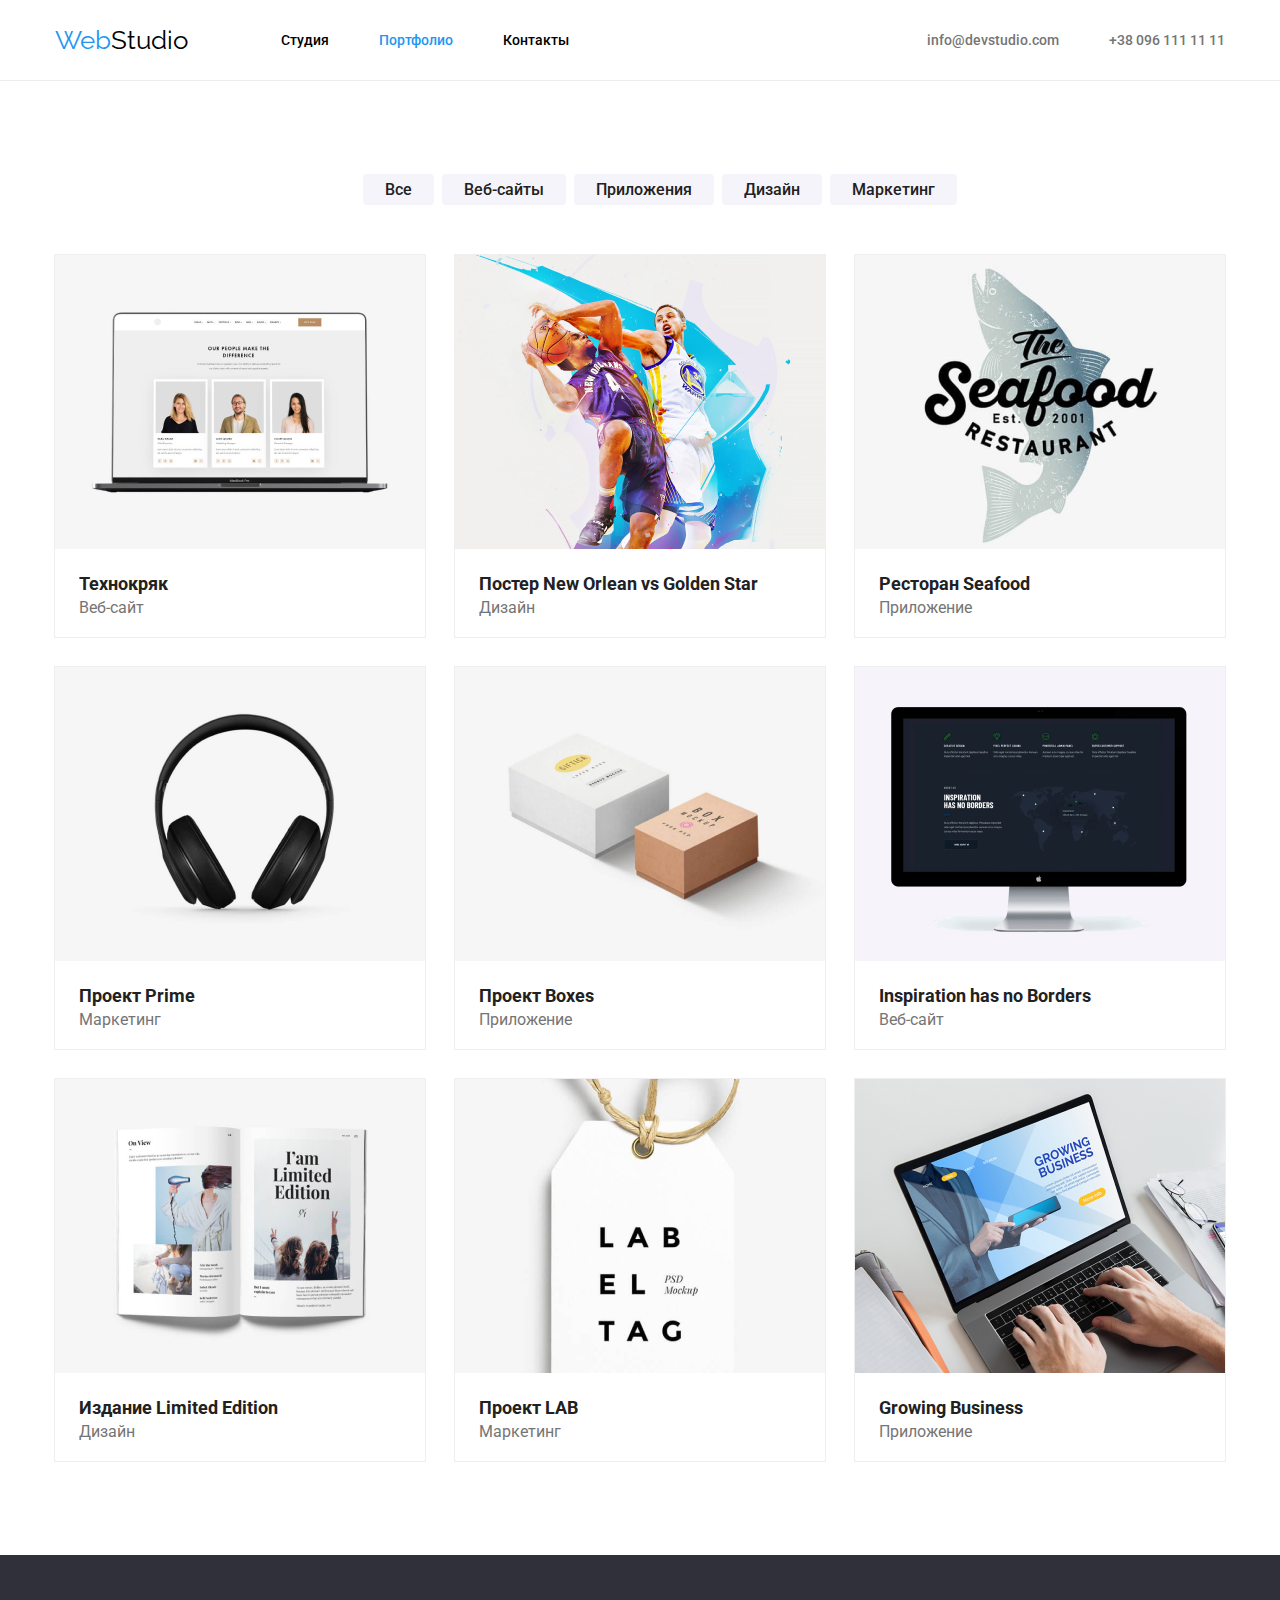
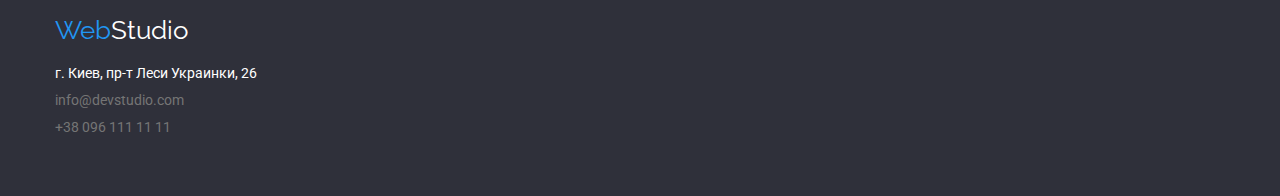
==== portfolio.html @ 91dead12 "Add files via upload" ====
<!DOCTYPE html>
<html lang="ru">

<head>
    <meta charset="UTF-8">
    <meta name="viewport" content="width=device-width, initial-scale=1.0">
    <link rel="stylesheet" href="styles2.css">
    <link rel="preconnect" href="https://fonts.gstatic.com">
    <link
        href="https://fonts.googleapis.com/css2?family=Raleway:wght@700&family=Roboto:wght@400;500;700;900&display=swap"
        rel="stylesheet">
    <title>Портфолио</title>
    <header id="header">
        <div class="container head">
            <nav class="logo">
                <a href="#"><span class="web">Web</span><span class="studio">Studio</span></a>
                <ul class="navigat">
                    <li><a href="index.html">Студия</a></li>
                    <li><a id="now-here" href="portfolio.html">Портфолио</a></li>
                    <li><a href="">Контакты</a></li>

                </ul>
            </nav>
            <ul class="contact">
                <li><a href="mailto:info@devstudio.com">info@devstudio.com</a></li>
                <li><a href="callto:+380961111111">+38 096 111 11 11</a></li>
            </ul>
        </div>
    </header>
    <main>
            <section class="buttons">
                <div class="container">
                <ul>
                    <li><button>Все</button></li>
                    <li><button>Веб-сайты</button></li>
                    <li><button>Приложения</button></li>
                    <li><button>Дизайн</button></li>
                    <li><button>Маркетинг</button></li>
                </ul>

            <h1>Портфолио</h1>
            <div class="works">
                <ul class="examples">

                        <li> 
                            <a href=""><img src="./images/01.jpg" alt="Технокряк" width="370">
                            <div class="wk">
                            <h2>Технокряк</h2>
                            <p>Веб-сайт</p>
                            </div>
                    </a>
                    </li>
 
                        
                        <li><a href=""><img src="./images/02.jpg" alt="Постер New Orlean vs Golden Star" width="370">
                            <div class="wk">
                            <h2>Постер New Orlean vs Golden Star</h2>
                            <p>Дизайн</p>
                            </div>
                             </a>
                    </li>
          
                        <li><a href=""><img src="./images/03.jpg" alt="Ресторан Seafood" width="370">
                            <div class="wk">
                            <h2>Ресторан Seafood</h2>
                            <p>Приложение</p>
                            </div>
                    </a>
                    </li>

                        <li><a href=""><img src="./images/04.jpg" alt="Проект Prime" width="370">
                            <div class="wk">
                            <h2>Проект Prime</h2>
                            <p>Маркетинг</p>
                            </div>
                    </a>
                    </li>
      
                        <li><a href=""><img src="./images/05.jpg" alt="Проект Boxes" width="370">
                            <div class="wk">
                            <h2>Проект Boxes</h2>
                            <p>Приложение</p>
                            </div>
                    </a>
                    </li>
     
                        <li><a href=""><img src="./images/06.jpg" alt="Inspiration has no Borders" width="370">
                            <div class="wk">
                            <h2>Inspiration has no Borders</h2>
                            <p>Веб-сайт</p>
                            </div>
                    </a>
                    </li>
        
                        <li><a href=""><img src="./images/07.jpg" alt="Издание Limited Edition" width="370">
                            <div class="wk">
                            <h2>Издание Limited Edition</h2>
                            <p>Дизайн</p>
                            </div>
                    </a>
                    </li>

                        <li><a href=""><img src="./images/08.jpg" alt="Проект LAB" width="370">
                            <div class="wk">
                            <h2>Проект LAB</h2>
                            <p>Маркетинг</p>
                            </div>
                    </a>
                    </li>
         
                        <li><a href=""><img src="./images/09.jpg" alt="Growing Business" width="370">
                            <div class="wk">
                            <h2>Growing Business</h2>
                            <p>Приложение</p>
                            </div>
                    </a>
                    </li>
                </ul>
            </div>
            </section>
       
    </main>
    <footer id="footer">
        <div class="container">
           <a href="" class="footer-logo"><span class="web">Web</span><span class="studio2">Studio</span></a>
            <address class="addres">
                <p> г. Киев, пр-т Леси Украинки, 26</p>
                <a href="mailto:info@devstudio.com">info@devstudio.com</a> <br>
                <a href="callto:+380961111111">+38 096 111 11 11</a>
            </address>
        </div>
    </footer>
</head>
</body>

</html>
---- styles2.css ----
:root {
  --black: #000000;
  --blue: #2196f3;
  --grey: #757575;
  --footer: #2f303a;
  --white: #ffffff;
  --button-background: #f5f4fa;
  --button-text: #212121;
  --outline: #ececec;
}
*,
*::before,
*::after {
  box-sizing: border-box;
}
* {
  font-family: "Roboto", sans-serif;
}

ul {
  list-style-type: none;
}
body {
  margin: 0px;
}
#header {
  outline: 1px solid #ececec;
}
.head {
  display: flex;
}

.head a {
  display: inline-block;
  padding-top: 32px;
  padding-bottom: 32px;
}
.head nav {
  display: flex;
  flex-direction: row;
  align-items: center;
}
.logo > a {
  margin-right: 93px;
  padding-top: 24px;
  padding-bottom: 25px;
}
.navigat a {
  color: var(--black);
  font-weight: 500;
  font-size: 14px;
}
.navigat a:hover {
  color: var(--blue);
  font-size: 14px;
}

.navigat {
  display: flex;
  padding: 0;
  margin-top: 0;
  margin-bottom: 0;
}

.navigat li:not(:last-child) {
  margin-right: 50px;
}
.web {
  color: var(--blue);
  font-family: "Raleway", sans-serif;
  font-size: 26px;
}

.studio {
  color: var(--black);
  font-family: "Raleway", sans-serif;
  font-size: 26px;
}

a {
  text-decoration: none;
}

#now-here {
  color: var(--blue);
  font-weight: 500;
  font-size: 14px;
}

.contact a {
  color: var(--grey);
  font-weight: 500;
  font-size: 14px;
}
.contact a:hover {
  color: var(--blue);
  font-size: 14px;
}

.contact {
  display: flex;
  padding: 0;
  margin-left: auto;
  margin-top: 0;
  margin-bottom: 0;
}

.contact li:first-child {
  margin-right: 50px;
}
h1 {
  display: none;
}

.buttons li:last-child {
  margin-right: 0px;
}
.buttons li {
  margin-right: 8px;
}
.buttons {
  padding-top: 94px;
  padding-bottom: 94px;
}
.buttons ul {
  display: flex;
  flex-direction: row;
  justify-content: center;
  margin-left: 0;
  margin-top: 0px;
  margin-bottom: 50px;
}

.buttons button {
  background: var(--button-background);
  color: var(--button-text);
  text-decoration: none;
  border: none;
  font-weight: 500;
  font-size: 16px;
  padding: 6px 22px;
  border-radius: 4px;
}

.buttons button:focus {
  background: var(--blue);
  color: var(--white);
  text-decoration: none;
  border: none;
  font-weight: 500;
  font-size: 16px;
}
.buttons button:hover {
  background: var(--blue);
  color: var(--white);
  text-decoration: none;
  border: none;
  font-weight: 500;
  font-size: 16px;
}

.works ul {
  display: flex;
  flex-wrap: wrap;
  padding: 0px;
  justify-content: center;
  margin-bottom: 0;
  margin-top: 0;
}

.works li {
  margin: 0;
  margin-bottom: 30px;
  outline: 1px solid #eeeeee;
}
.works li:nth-child(3n + 2) {
  margin: 0 30px 30px;
}
.works li:nth-child(n + 7) {
  margin-bottom: 0;
}
.wk {
  padding-top: 20px;
  padding-bottom: 20px;

  padding-right: 24px;
  padding-left: 24px;
}
.examples h2 {
  color: var(--button-text);
  font-weight: 700;
  font-size: 18px;

  margin-bottom: 0px;
  margin-top: 0;
}
.examples p {
  color: var(--grey);
  font-weight: 400;
  font-size: 16px;
  margin-top: 4px;
  margin-bottom: 0px;
}

.studio2 {
  color: var(--white);
  font-family: "Raleway", sans-serif;
  font-size: 26px;
}

.addres p {
  color: var(--white);
  font-weight: 400;
  font-size: 14px;
  font-style: normal;
}

.addres a {
  color: var(--grey);
  font-weight: 400;
  font-size: 14px;
  font-style: normal;
}
#footer {
  background: var(--footer);
  padding-top: 60px;
  padding-bottom: 60px;
}

.footer-logo {
  display: block;
  margin-bottom: 20px;
}

.addres p {
  display: flex;
  margin-bottom: 9px;
  margin-top: 0;
}

.addres a:not(:last-child) {
  display: inline-block;
  margin-bottom: 9px;
}

.container {
  width: 1200px;
  padding: 0 15px;
  box-sizing: border-box;
  margin-left: auto;
  margin-right: auto;
}
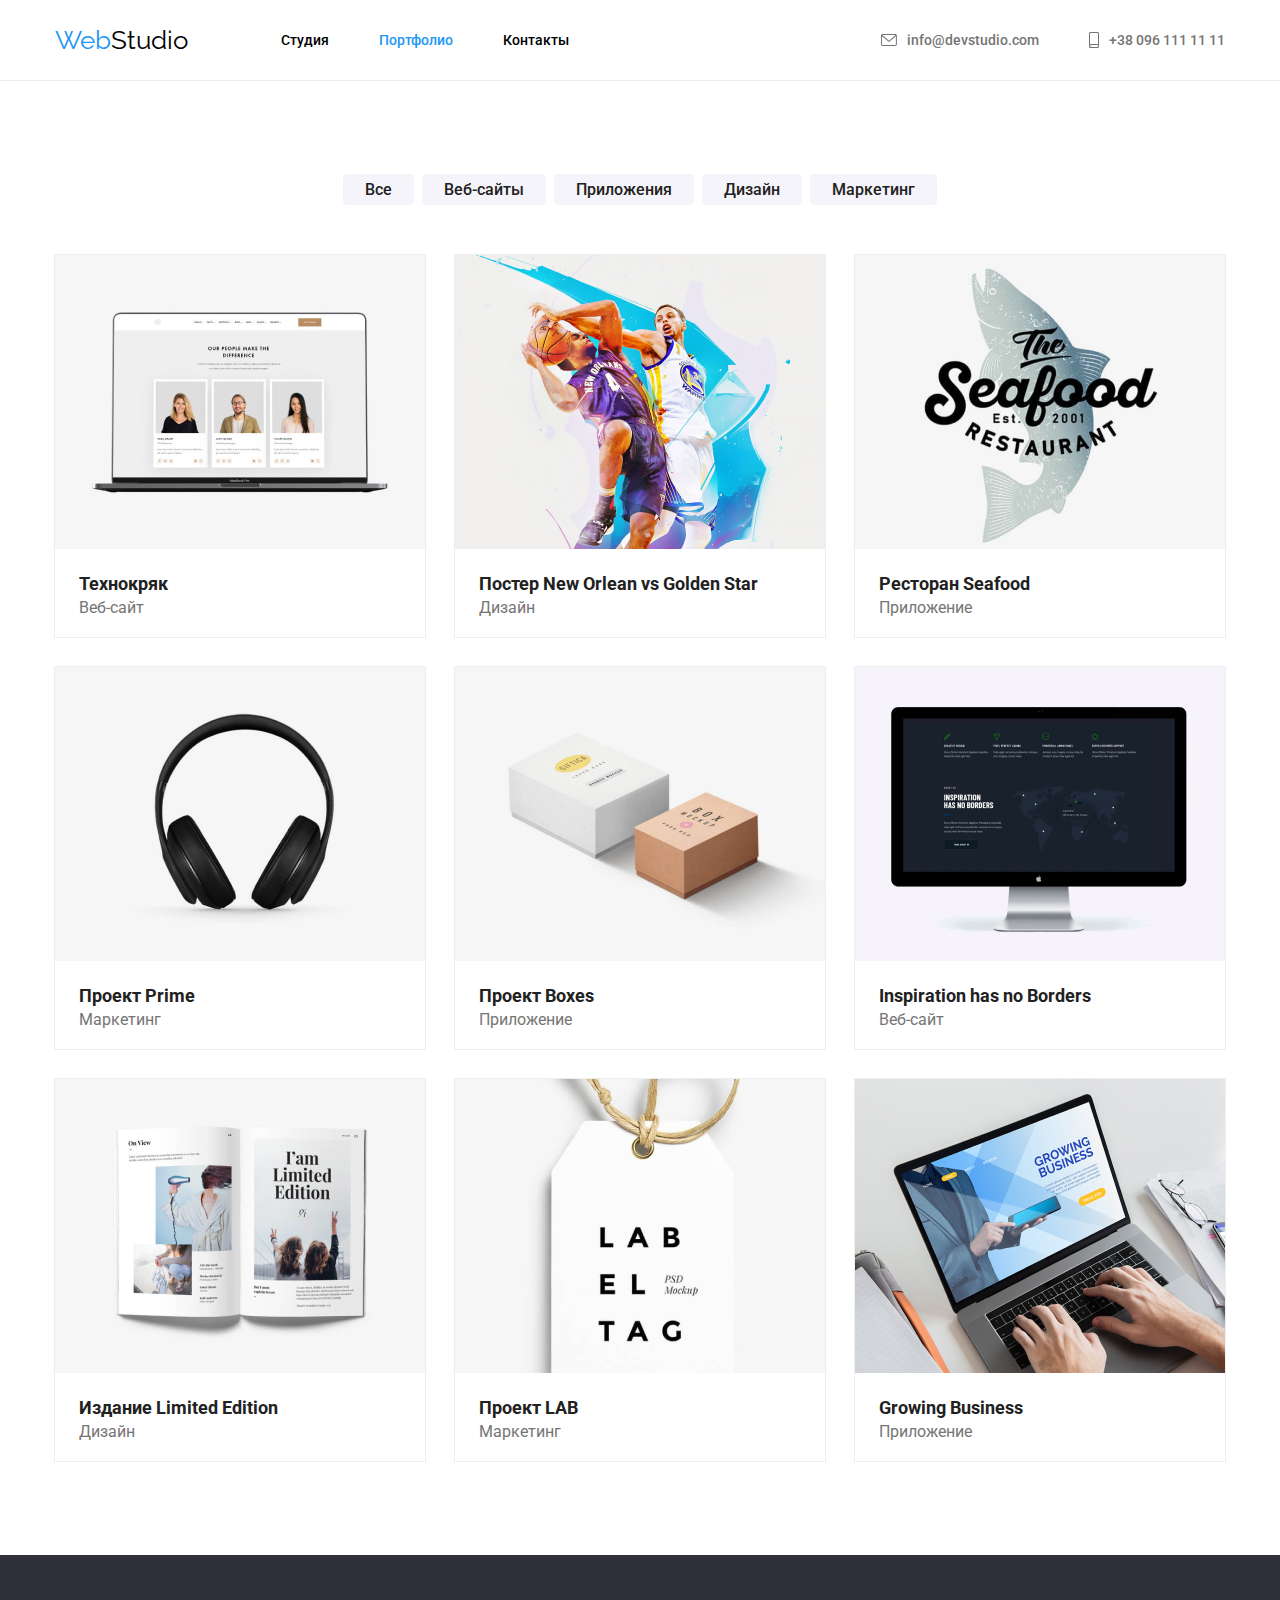
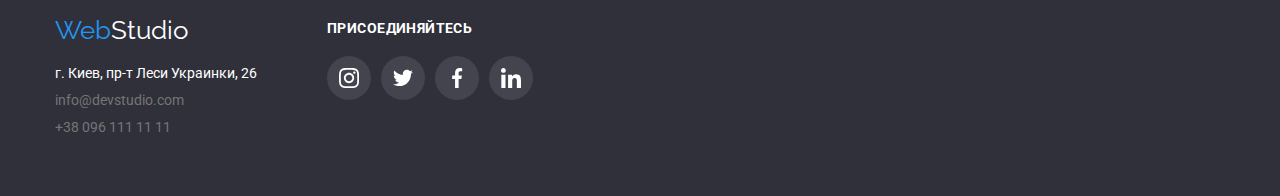
==== commit bb810ea2: "3" ====
--- a/portfolio.html
+++ b/portfolio.html
@@ -22,8 +22,18 @@
                 </ul>
             </nav>
             <ul class="contact">
-                <li><a href="mailto:info@devstudio.com">info@devstudio.com</a></li>
-                <li><a href="callto:+380961111111">+38 096 111 11 11</a></li>
+                <li class="mail">
+                    <a href="mailto:info@devstudio.com">
+                    <svg width="16" height="12" class="mail-svg">
+                        <use href="./images/symbol-defs.svg#icon-mail"></use>
+                    </svg>
+                    info@devstudio.com</a></li>
+                <li class="phone">
+                    <a href="callto:+380961111111">
+                    <svg width="10px" height="16px" class="phone-svg">
+                        <use href="./images/symbol-defs.svg#icon-phone"></use>
+                    </svg>
+                   +38 096 111 11 11</a></li>
             </ul>
         </div>
     </header>
@@ -42,7 +52,7 @@
             <div class="works">
                 <ul class="examples">
 
-                        <li> 
+                        <li class="card"> 
                             <a href=""><img src="./images/01.jpg" alt="Технокряк" width="370">
                             <div class="wk">
                             <h2>Технокряк</h2>
@@ -52,7 +62,7 @@
                     </li>
  
                         
-                        <li><a href=""><img src="./images/02.jpg" alt="Постер New Orlean vs Golden Star" width="370">
+                        <li class="card"><a href=""><img src="./images/02.jpg" alt="Постер New Orlean vs Golden Star" width="370">
                             <div class="wk">
                             <h2>Постер New Orlean vs Golden Star</h2>
                             <p>Дизайн</p>
@@ -60,7 +70,7 @@
                              </a>
                     </li>
           
-                        <li><a href=""><img src="./images/03.jpg" alt="Ресторан Seafood" width="370">
+                        <li class="card"><a href=""><img src="./images/03.jpg" alt="Ресторан Seafood" width="370">
                             <div class="wk">
                             <h2>Ресторан Seafood</h2>
                             <p>Приложение</p>
@@ -68,7 +78,7 @@
                     </a>
                     </li>
 
-                        <li><a href=""><img src="./images/04.jpg" alt="Проект Prime" width="370">
+                        <li class="card"><a href=""><img src="./images/04.jpg" alt="Проект Prime" width="370">
                             <div class="wk">
                             <h2>Проект Prime</h2>
                             <p>Маркетинг</p>
@@ -76,7 +86,7 @@
                     </a>
                     </li>
       
-                        <li><a href=""><img src="./images/05.jpg" alt="Проект Boxes" width="370">
+                        <li class="card"><a href=""><img src="./images/05.jpg" alt="Проект Boxes" width="370">
                             <div class="wk">
                             <h2>Проект Boxes</h2>
                             <p>Приложение</p>
@@ -84,7 +94,7 @@
                     </a>
                     </li>
      
-                        <li><a href=""><img src="./images/06.jpg" alt="Inspiration has no Borders" width="370">
+                        <li class="card"><a href=""><img src="./images/06.jpg" alt="Inspiration has no Borders" width="370">
                             <div class="wk">
                             <h2>Inspiration has no Borders</h2>
                             <p>Веб-сайт</p>
@@ -92,7 +102,7 @@
                     </a>
                     </li>
         
-                        <li><a href=""><img src="./images/07.jpg" alt="Издание Limited Edition" width="370">
+                        <li class="card"><a href=""><img src="./images/07.jpg" alt="Издание Limited Edition" width="370">
                             <div class="wk">
                             <h2>Издание Limited Edition</h2>
                             <p>Дизайн</p>
@@ -100,7 +110,7 @@
                     </a>
                     </li>
 
-                        <li><a href=""><img src="./images/08.jpg" alt="Проект LAB" width="370">
+                        <li class="card"><a href=""><img src="./images/08.jpg" alt="Проект LAB" width="370">
                             <div class="wk">
                             <h2>Проект LAB</h2>
                             <p>Маркетинг</p>
@@ -108,7 +118,7 @@
                     </a>
                     </li>
          
-                        <li><a href=""><img src="./images/09.jpg" alt="Growing Business" width="370">
+                        <li class="card"><a href=""><img src="./images/09.jpg" alt="Growing Business" width="370">
                             <div class="wk">
                             <h2>Growing Business</h2>
                             <p>Приложение</p>
@@ -122,13 +132,53 @@
     </main>
     <footer id="footer">
         <div class="container">
+            <div class="wrap">
+            <div class="left">
            <a href="" class="footer-logo"><span class="web">Web</span><span class="studio2">Studio</span></a>
             <address class="addres">
                 <p> г. Киев, пр-т Леси Украинки, 26</p>
                 <a href="mailto:info@devstudio.com">info@devstudio.com</a> <br>
                 <a href="callto:+380961111111">+38 096 111 11 11</a>
-            </address>
+                </div>
+                <div class="right">
+                    <p>ПРИСОЕДИНЯЙТЕСЬ</p>
+                    <ul class="icon-list">
+                        <li class="icon-li"  >
+                            <a href="" class="icon-link">
+                            <svg width="20px" height="20px" class="icon-svg">
+                            <use href="./images/symbol-defs.svg#icon-inst"></use>
+                        </svg>
+                        </a>
+                    </li>
+                        <li class="icon-li" >
+                            <a href="" class="icon-link">
+                            <svg width="20px" height=" 16.25px" class="icon-svg">
+                            <use href="./images/symbol-defs.svg#icon-twitter"></use>
+                        </svg>
+                        </a>
+                    </li>
+                        <li class="icon-li" >
+                            <a href="" class="icon-link">
+                            <svg width="10px" height="20px" class="icon-svg">
+                            <use href="./images/symbol-defs.svg#icon-facebook"></use>
+                        </svg>
+                        </a>
+                    </li>
+                        <li class="icon-li" >
+                            <a href="" class="icon-link">
+                            <svg width="20px" height="20px" class="icon-svg">
+                            <use href="./images/symbol-defs.svg#icon-linkedin"></use>
+                        </svg>
+                        </a>
+                    </li>
+                    </ul>
+                   
+                   
+                    
+                </div>
+        </address>
         </div>
+      
     </footer>
 </head>
 </body>
--- a/styles2.css
+++ b/styles2.css
@@ -86,11 +86,32 @@
   font-weight: 500;
   font-size: 14px;
 }
-
+.mail-svg {
+  fill: var(--grey);
+  margin-right: 10px;
+}
+.mail:hover .mail-svg {
+  fill: var(--blue);
+}
 .contact a {
   color: var(--grey);
   font-weight: 500;
   font-size: 14px;
+}
+.mail a {
+  display: flex;
+  align-items: center;
+}
+.phone a {
+  display: flex;
+  align-items: center;
+}
+.phone-svg {
+  fill: var(--grey);
+  margin-right: 10px;
+}
+.phone:hover .phone-svg {
+  fill: var(--blue);
 }
 .contact a:hover {
   color: var(--blue);
@@ -126,8 +147,9 @@
   display: flex;
   flex-direction: row;
   justify-content: center;
+  padding-left: 0;
   margin-left: 0;
-  margin-top: 0px;
+  margin-top: 0;
   margin-bottom: 50px;
 }
 
@@ -250,3 +272,54 @@
   margin-left: auto;
   margin-right: auto;
 }
+
+.wrap {
+  display: flex;
+}
+
+.right {
+  margin-left: 70px;
+}
+.right p {
+  margin: 0;
+}
+
+.card:hover {
+  box-shadow: 1px 4px 6px black;
+}
+.right p {
+  font-family: Roboto;
+  font-size: 14px;
+  font-style: normal;
+  font-weight: 700;
+  line-height: 16px;
+  letter-spacing: 0.03em;
+  text-align: left;
+  color: white;
+  margin-bottom: 20px;
+  margin-top: 5px;
+}
+
+.icon-list {
+  display: flex;
+  padding: 0;
+}
+.icon-svg {
+  fill: white;
+  width: 20px;
+  height: 20px;
+}
+.icon-link {
+  width: 44px;
+  height: 44px;
+  border-radius: 50%;
+  align-items: center;
+  justify-content: center;
+  background-color: #43444d;
+  display: flex;
+  margin-right: 10px;
+}
+
+.icon-link:hover {
+  background-color: var(--blue);
+}
